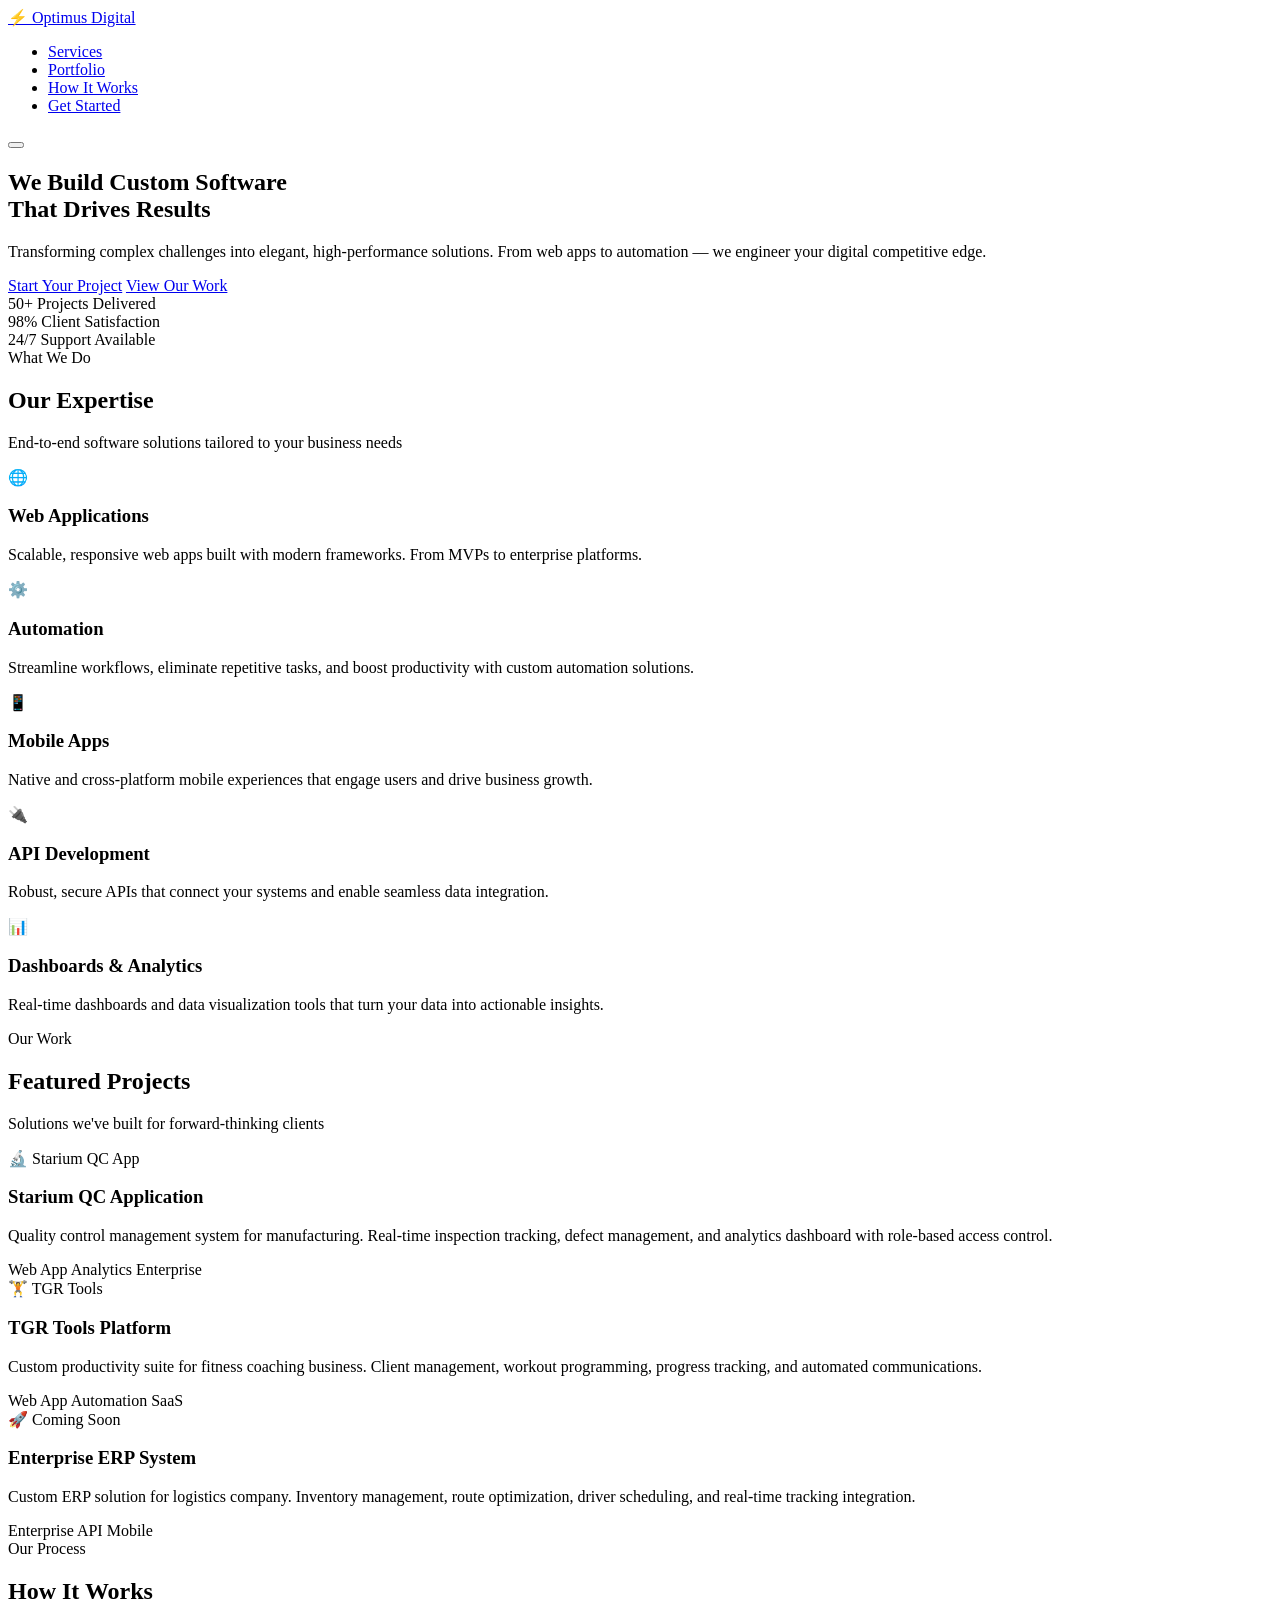
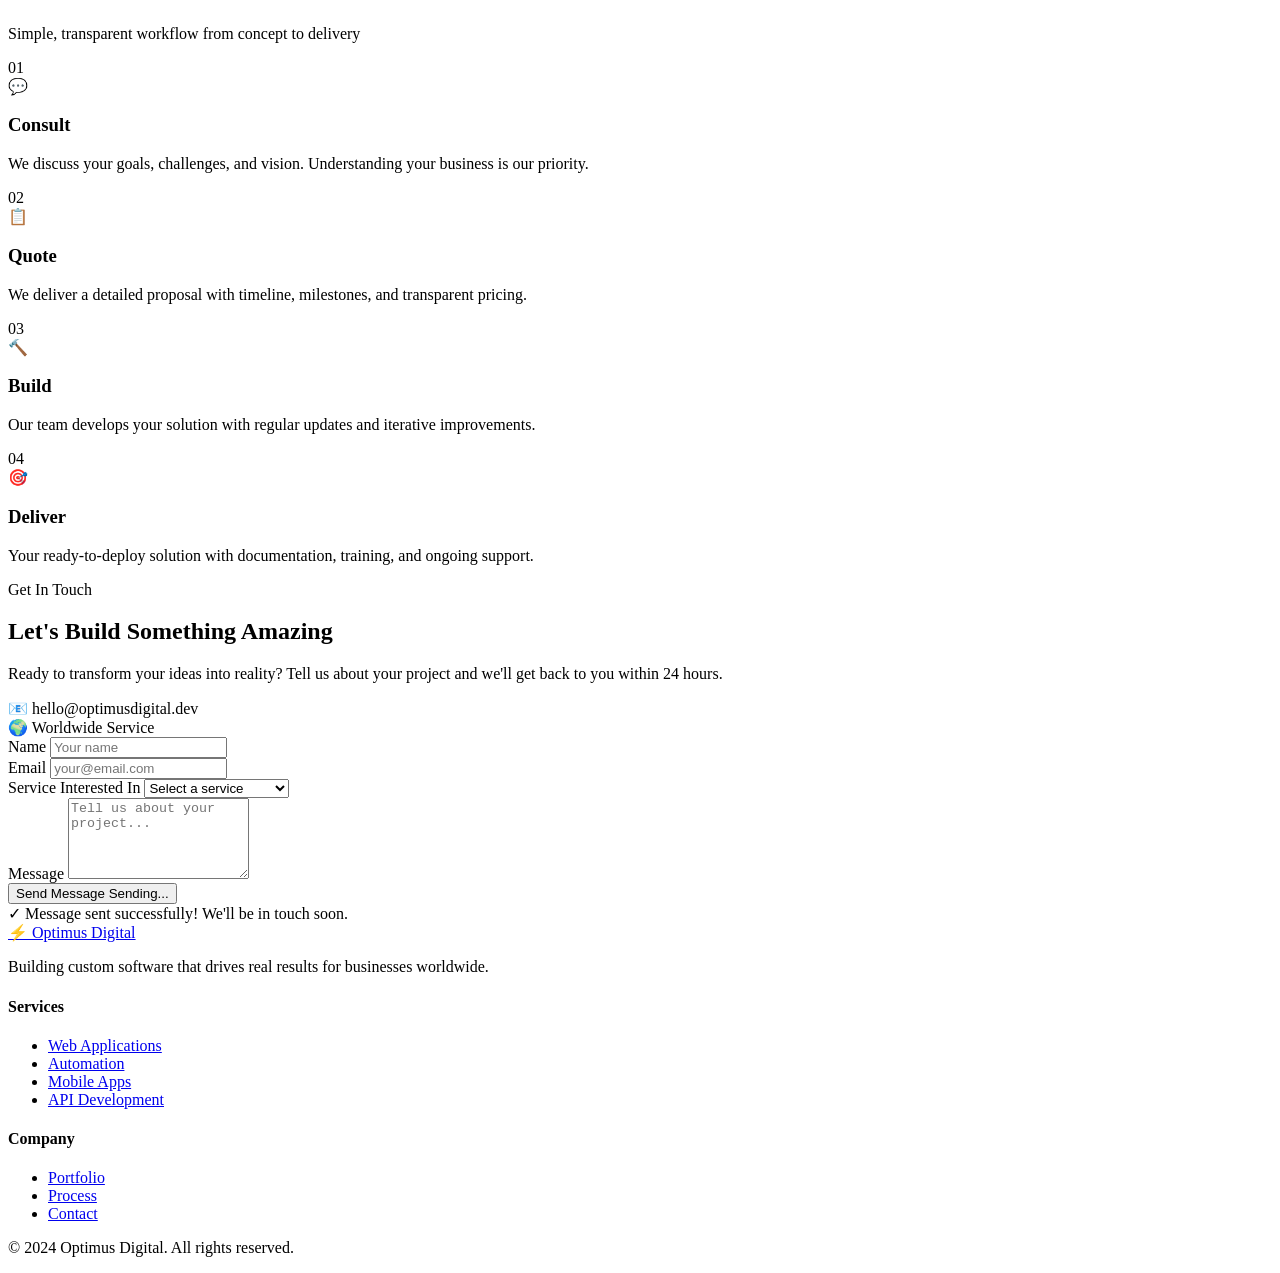
==== index.html @ 1b61b58e "Add SEO optimization: meta tags, sitemap, robots.txt" ====
<!DOCTYPE html>
<html lang="en">
<head>
    <meta charset="UTF-8">
    <meta name="viewport" content="width=device-width, initial-scale=1.0">
    
    <!-- SEO Meta Tags -->
    <title>Optimus Digital | Custom Software Solutions - Web Apps, Automation, Mobile Apps</title>
    <meta name="description" content="Optimus Digital - Professional software agency building custom web applications, automation workflows, mobile apps, APIs, and dashboards. Transform your business with tailored digital solutions.">
    <meta name="keywords" content="web development, custom software, mobile app development, automation, API development, dashboard, Nigeria, Africa, freelance developer">
    <meta name="author" content="Optimus Digital">
    <meta name="robots" content="index, follow">
    <link rel="canonical" href="https://engrdammie.github.io/agency/">
    
    <!-- Open Graph / Facebook -->
    <meta property="og:type" content="website">
    <meta property="og:url" content="https://engrdammie.github.io/agency/">
    <meta property="og:title" content="Optimus Digital | Custom Software Solutions">
    <meta property="og:description" content="Professional software agency building custom web applications, automation workflows, mobile apps, and dashboards.">
    <meta property="og:image" content="https://engrdammie.github.io/agency/og-image.png">
    
    <!-- Twitter -->
    <meta property="twitter:card" content="summary_large_image">
    <meta property="twitter:url" content="https://engrdammie.github.io/agency/">
    <meta property="twitter:title" content="Optimus Digital | Custom Software Solutions">
    <meta property="twitter:description" content="Professional software agency building custom web applications, automation workflows, mobile apps, and dashboards.">
    
    <!-- Schema.org -->
    <script type="application/ld+json">
    {
        "@context": "https://schema.org",
        "@type": "SoftwareDevelopment",
        "name": "Optimus Digital",
        "description": "Custom software development agency specializing in web apps, automation, mobile apps, and dashboards.",
        "url": "https://engrdammie.github.io/agency/",
        "areaServed": ["Nigeria", "Worldwide"],
        "serviceType": ["Web Development", "Mobile App Development", "API Development", "Automation"],
        "priceRange": "$$"
    }
    </script>
    
    <link rel="stylesheet" href="styles.css">
    <link rel="preconnect" href="https://fonts.googleapis.com">
    <link rel="preconnect" href="https://fonts.gstatic.com" crossorigin>
    <link href="https://fonts.googleapis.com/css2?family=Inter:wght@400;500;600;700;800&display=swap" rel="stylesheet">
</head>
<body>
    <!-- Navigation -->
    <nav class="navbar">
        <div class="container">
            <a href="#" class="logo">
                <span class="logo-icon">⚡</span>
                <span class="logo-text">Optimus Digital</span>
            </a>
            <ul class="nav-links">
                <li><a href="services.html">Services</a></li>
                <li><a href="portfolio.html">Portfolio</a></li>
                <li><a href="#process">How It Works</a></li>
                <li><a href="#contact" class="btn btn-primary">Get Started</a></li>
            </ul>
            <button class="mobile-menu-btn" aria-label="Toggle menu">
                <span></span>
                <span></span>
                <span></span>
            </button>
        </div>
    </nav>

    <!-- Hero Section -->
    <section class="hero">
        <div class="hero-bg"></div>
        <div class="container">
            <div class="hero-content">
                <h1 class="hero-title">
                    We Build Custom Software<br>
                    <span class="accent">That Drives Results</span>
                </h1>
                <p class="hero-subtitle">
                    Transforming complex challenges into elegant, high-performance solutions. 
                    From web apps to automation — we engineer your digital competitive edge.
                </p>
                <div class="hero-cta">
                    <a href="#contact" class="btn btn-primary btn-lg">Start Your Project</a>
                    <a href="#portfolio" class="btn btn-outline btn-lg">View Our Work</a>
                </div>
                <div class="hero-stats">
                    <div class="stat">
                        <span class="stat-number">50+</span>
                        <span class="stat-label">Projects Delivered</span>
                    </div>
                    <div class="stat">
                        <span class="stat-number">98%</span>
                        <span class="stat-label">Client Satisfaction</span>
                    </div>
                    <div class="stat">
                        <span class="stat-number">24/7</span>
                        <span class="stat-label">Support Available</span>
                    </div>
                </div>
            </div>
        </div>
    </section>

    <!-- Services Section -->
    <section id="services" class="services">
        <div class="container">
            <div class="section-header">
                <span class="section-tag">What We Do</span>
                <h2 class="section-title">Our Expertise</h2>
                <p class="section-subtitle">End-to-end software solutions tailored to your business needs</p>
            </div>
            <div class="services-grid">
                <div class="service-card">
                    <div class="service-icon">🌐</div>
                    <h3>Web Applications</h3>
                    <p>Scalable, responsive web apps built with modern frameworks. From MVPs to enterprise platforms.</p>
                </div>
                <div class="service-card">
                    <div class="service-icon">⚙️</div>
                    <h3>Automation</h3>
                    <p>Streamline workflows, eliminate repetitive tasks, and boost productivity with custom automation solutions.</p>
                </div>
                <div class="service-card">
                    <div class="service-icon">📱</div>
                    <h3>Mobile Apps</h3>
                    <p>Native and cross-platform mobile experiences that engage users and drive business growth.</p>
                </div>
                <div class="service-card">
                    <div class="service-icon">🔌</div>
                    <h3>API Development</h3>
                    <p>Robust, secure APIs that connect your systems and enable seamless data integration.</p>
                </div>
                <div class="service-card">
                    <div class="service-icon">📊</div>
                    <h3>Dashboards & Analytics</h3>
                    <p>Real-time dashboards and data visualization tools that turn your data into actionable insights.</p>
                </div>
            </div>
        </div>
    </section>

    <!-- Portfolio Section -->
    <section id="portfolio" class="portfolio">
        <div class="container">
            <div class="section-header">
                <span class="section-tag">Our Work</span>
                <h2 class="section-title">Featured Projects</h2>
                <p class="section-subtitle">Solutions we've built for forward-thinking clients</p>
            </div>
            <div class="portfolio-grid">
                <div class="portfolio-card">
                    <div class="portfolio-image">
                        <div class="portfolio-placeholder">
                            <span class="placeholder-icon">🔬</span>
                            <span class="placeholder-text">Starium QC App</span>
                        </div>
                    </div>
                    <div class="portfolio-content">
                        <h3>Starium QC Application</h3>
                        <p>Quality control management system for manufacturing. Real-time inspection tracking, defect management, and analytics dashboard with role-based access control.</p>
                        <div class="portfolio-tags">
                            <span class="tag">Web App</span>
                            <span class="tag">Analytics</span>
                            <span class="tag">Enterprise</span>
                        </div>
                    </div>
                </div>
                <div class="portfolio-card">
                    <div class="portfolio-image">
                        <div class="portfolio-placeholder tgr">
                            <span class="placeholder-icon">🏋️</span>
                            <span class="placeholder-text">TGR Tools</span>
                        </div>
                    </div>
                    <div class="portfolio-content">
                        <h3>TGR Tools Platform</h3>
                        <p>Custom productivity suite for fitness coaching business. Client management, workout programming, progress tracking, and automated communications.</p>
                        <div class="portfolio-tags">
                            <span class="tag">Web App</span>
                            <span class="tag">Automation</span>
                            <span class="tag">SaaS</span>
                        </div>
                    </div>
                </div>
                <div class="portfolio-card">
                    <div class="portfolio-image">
                        <div class="portfolio-placeholder">
                            <span class="placeholder-icon">🚀</span>
                            <span class="placeholder-text">Coming Soon</span>
                        </div>
                    </div>
                    <div class="portfolio-content">
                        <h3>Enterprise ERP System</h3>
                        <p>Custom ERP solution for logistics company. Inventory management, route optimization, driver scheduling, and real-time tracking integration.</p>
                        <div class="portfolio-tags">
                            <span class="tag">Enterprise</span>
                            <span class="tag">API</span>
                            <span class="tag">Mobile</span>
                        </div>
                    </div>
                </div>
            </div>
        </div>
    </section>

    <!-- How It Works Section -->
    <section id="process" class="process">
        <div class="container">
            <div class="section-header">
                <span class="section-tag">Our Process</span>
                <h2 class="section-title">How It Works</h2>
                <p class="section-subtitle">Simple, transparent workflow from concept to delivery</p>
            </div>
            <div class="process-steps">
                <div class="process-step">
                    <div class="step-number">01</div>
                    <div class="step-icon">💬</div>
                    <h3>Consult</h3>
                    <p>We discuss your goals, challenges, and vision. Understanding your business is our priority.</p>
                </div>
                <div class="process-connector"></div>
                <div class="process-step">
                    <div class="step-number">02</div>
                    <div class="step-icon">📋</div>
                    <h3>Quote</h3>
                    <p>We deliver a detailed proposal with timeline, milestones, and transparent pricing.</p>
                </div>
                <div class="process-connector"></div>
                <div class="process-step">
                    <div class="step-number">03</div>
                    <div class="step-icon">🔨</div>
                    <h3>Build</h3>
                    <p>Our team develops your solution with regular updates and iterative improvements.</p>
                </div>
                <div class="process-connector"></div>
                <div class="process-step">
                    <div class="step-number">04</div>
                    <div class="step-icon">🎯</div>
                    <h3>Deliver</h3>
                    <p>Your ready-to-deploy solution with documentation, training, and ongoing support.</p>
                </div>
            </div>
        </div>
    </section>

    <!-- Contact Section -->
    <section id="contact" class="contact">
        <div class="container">
            <div class="contact-wrapper">
                <div class="contact-info">
                    <span class="section-tag">Get In Touch</span>
                    <h2 class="section-title">Let's Build Something Amazing</h2>
                    <p>Ready to transform your ideas into reality? Tell us about your project and we'll get back to you within 24 hours.</p>
                    <div class="contact-details">
                        <div class="contact-item">
                            <span class="contact-icon">📧</span>
                            <span>hello@optimusdigital.dev</span>
                        </div>
                        <div class="contact-item">
                            <span class="contact-icon">🌍</span>
                            <span>Worldwide Service</span>
                        </div>
                    </div>
                </div>
                <div class="contact-form-wrapper">
                    <form id="contactForm" class="contact-form">
                        <div class="form-group">
                            <label for="name">Name</label>
                            <input type="text" id="name" name="name" required placeholder="Your name">
                        </div>
                        <div class="form-group">
                            <label for="email">Email</label>
                            <input type="email" id="email" name="email" required placeholder="your@email.com">
                        </div>
                        <div class="form-group">
                            <label for="service">Service Interested In</label>
                            <select id="service" name="service" required>
                                <option value="">Select a service</option>
                                <option value="web">Web Application</option>
                                <option value="automation">Automation</option>
                                <option value="mobile">Mobile App</option>
                                <option value="api">API Development</option>
                                <option value="dashboard">Dashboard/Analytics</option>
                                <option value="other">Other</option>
                            </select>
                        </div>
                        <div class="form-group">
                            <label for="message">Message</label>
                            <textarea id="message" name="message" rows="5" required placeholder="Tell us about your project..."></textarea>
                        </div>
                        <button type="submit" class="btn btn-primary btn-block">
                            <span class="btn-text">Send Message</span>
                            <span class="btn-loading">Sending...</span>
                        </button>
                        <div class="form-success" id="formSuccess">
                            <span class="success-icon">✓</span>
                            <span>Message sent successfully! We'll be in touch soon.</span>
                        </div>
                    </form>
                </div>
            </div>
        </div>
    </section>

    <!-- Footer -->
    <footer class="footer">
        <div class="container">
            <div class="footer-content">
                <div class="footer-brand">
                    <a href="#" class="logo">
                        <span class="logo-icon">⚡</span>
                        <span class="logo-text">Optimus Digital</span>
                    </a>
                    <p>Building custom software that drives real results for businesses worldwide.</p>
                </div>
                <div class="footer-links">
                    <div class="footer-column">
                        <h4>Services</h4>
                        <ul>
                            <li><a href="#services">Web Applications</a></li>
                            <li><a href="#services">Automation</a></li>
                            <li><a href="#services">Mobile Apps</a></li>
                            <li><a href="#services">API Development</a></li>
                        </ul>
                    </div>
                    <div class="footer-column">
                        <h4>Company</h4>
                        <ul>
                            <li><a href="#portfolio">Portfolio</a></li>
                            <li><a href="#process">Process</a></li>
                            <li><a href="#contact">Contact</a></li>
                        </ul>
                    </div>
                </div>
            </div>
            <div class="footer-bottom">
                <p>&copy; 2024 Optimus Digital. All rights reserved.</p>
            </div>
        </div>
    </footer>

    <script src="script.js"></script>
</body>
</html>
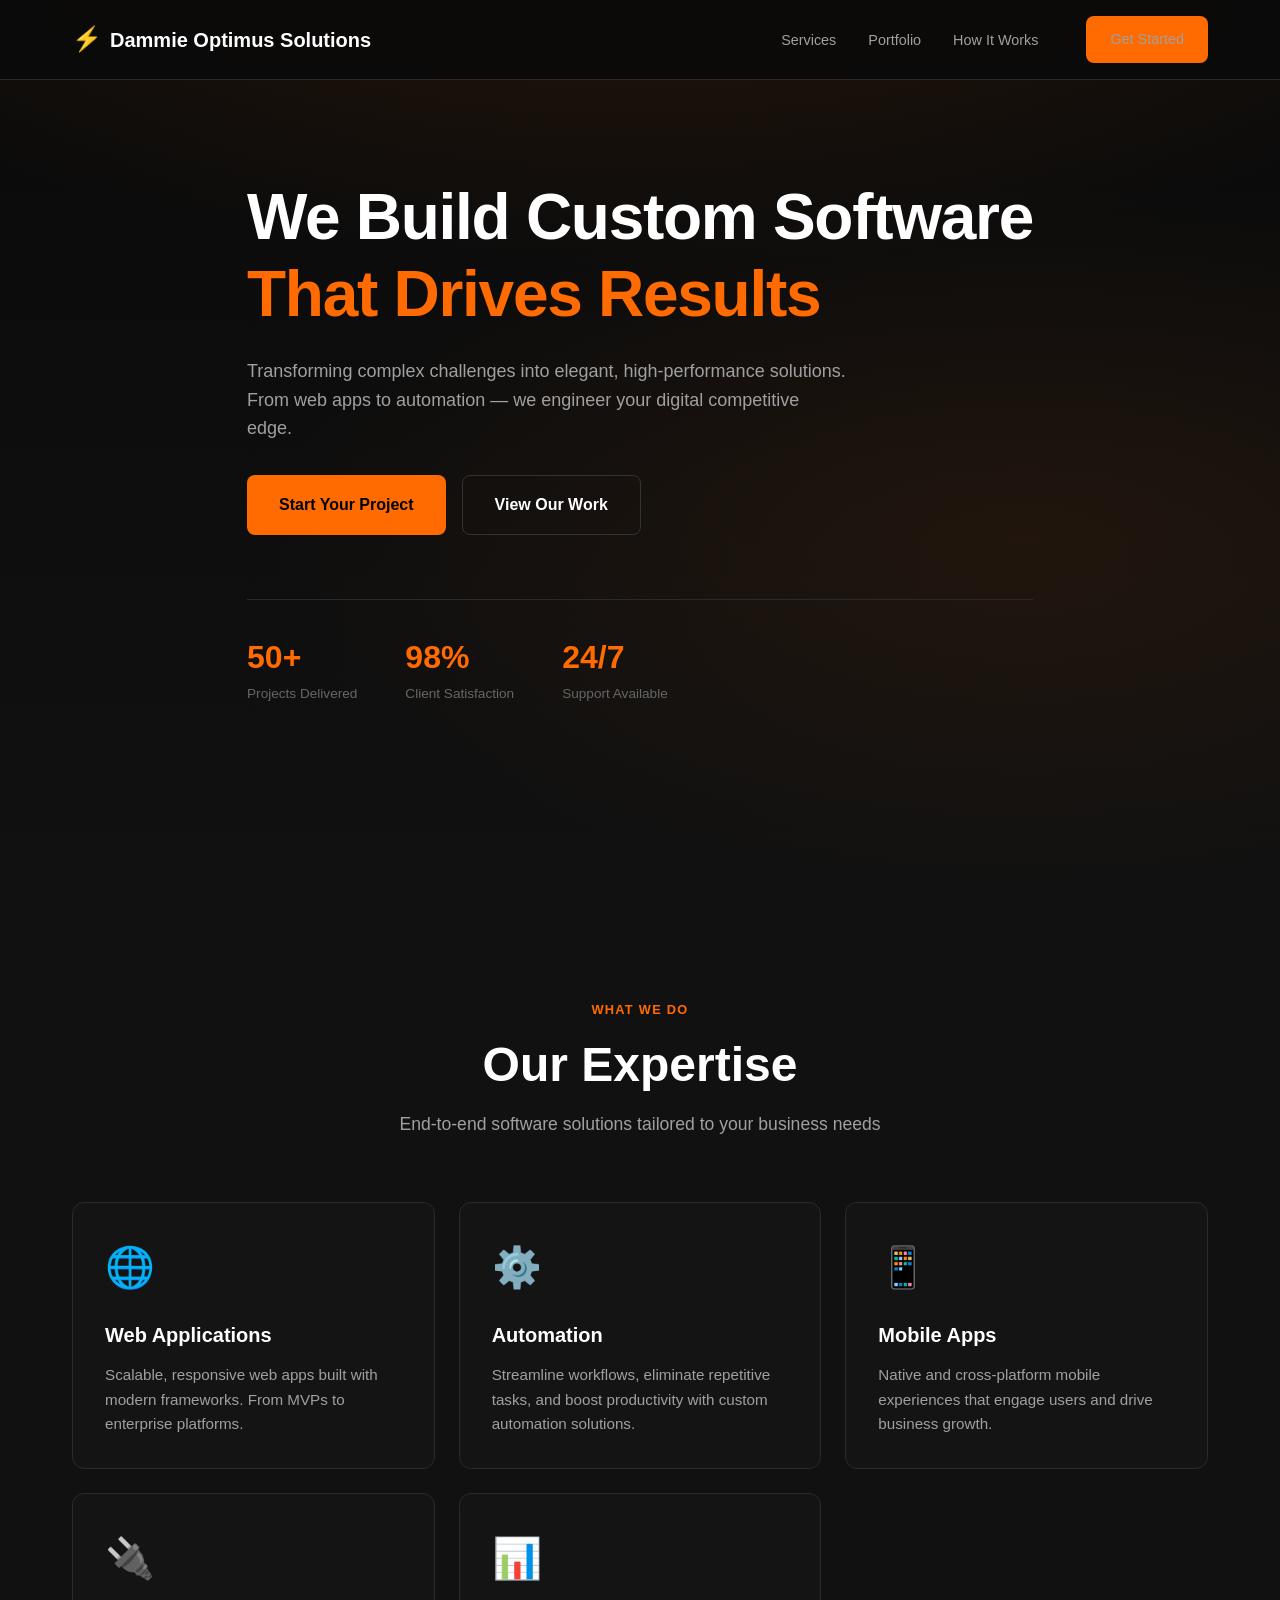
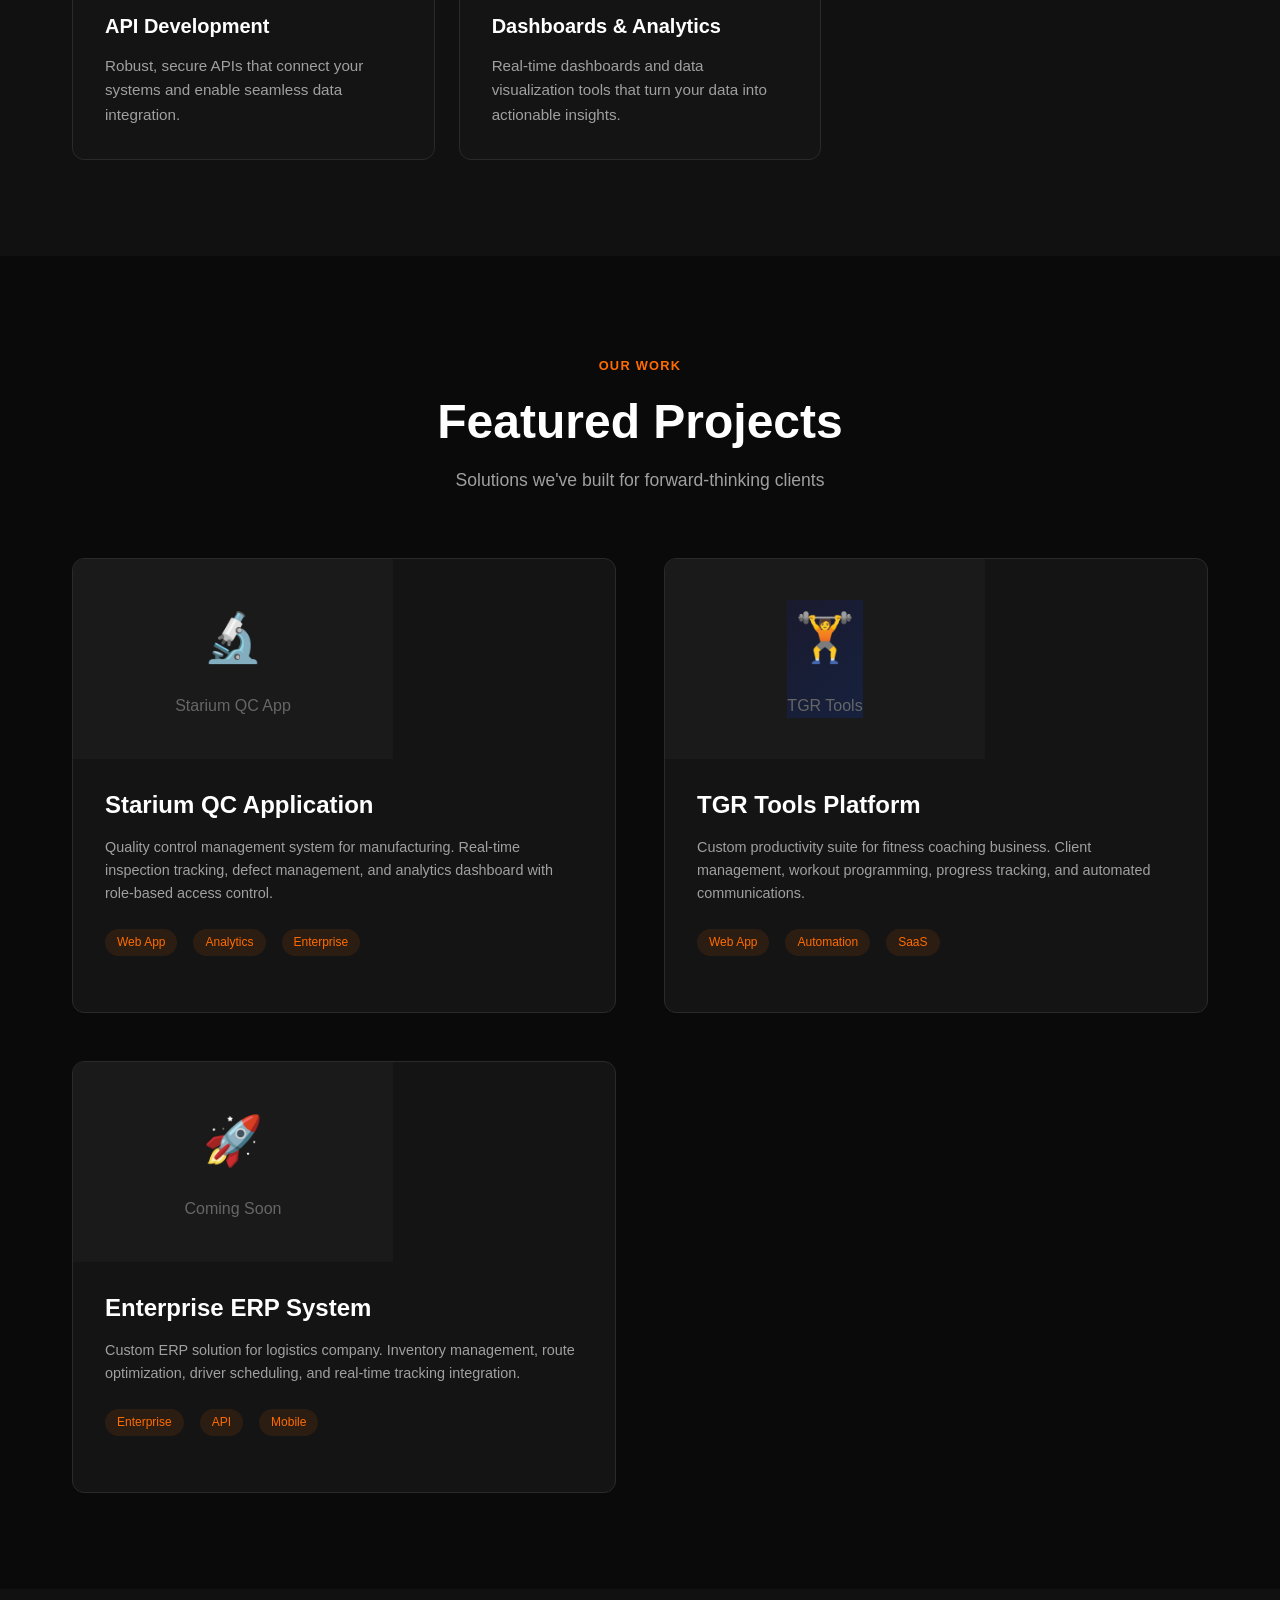
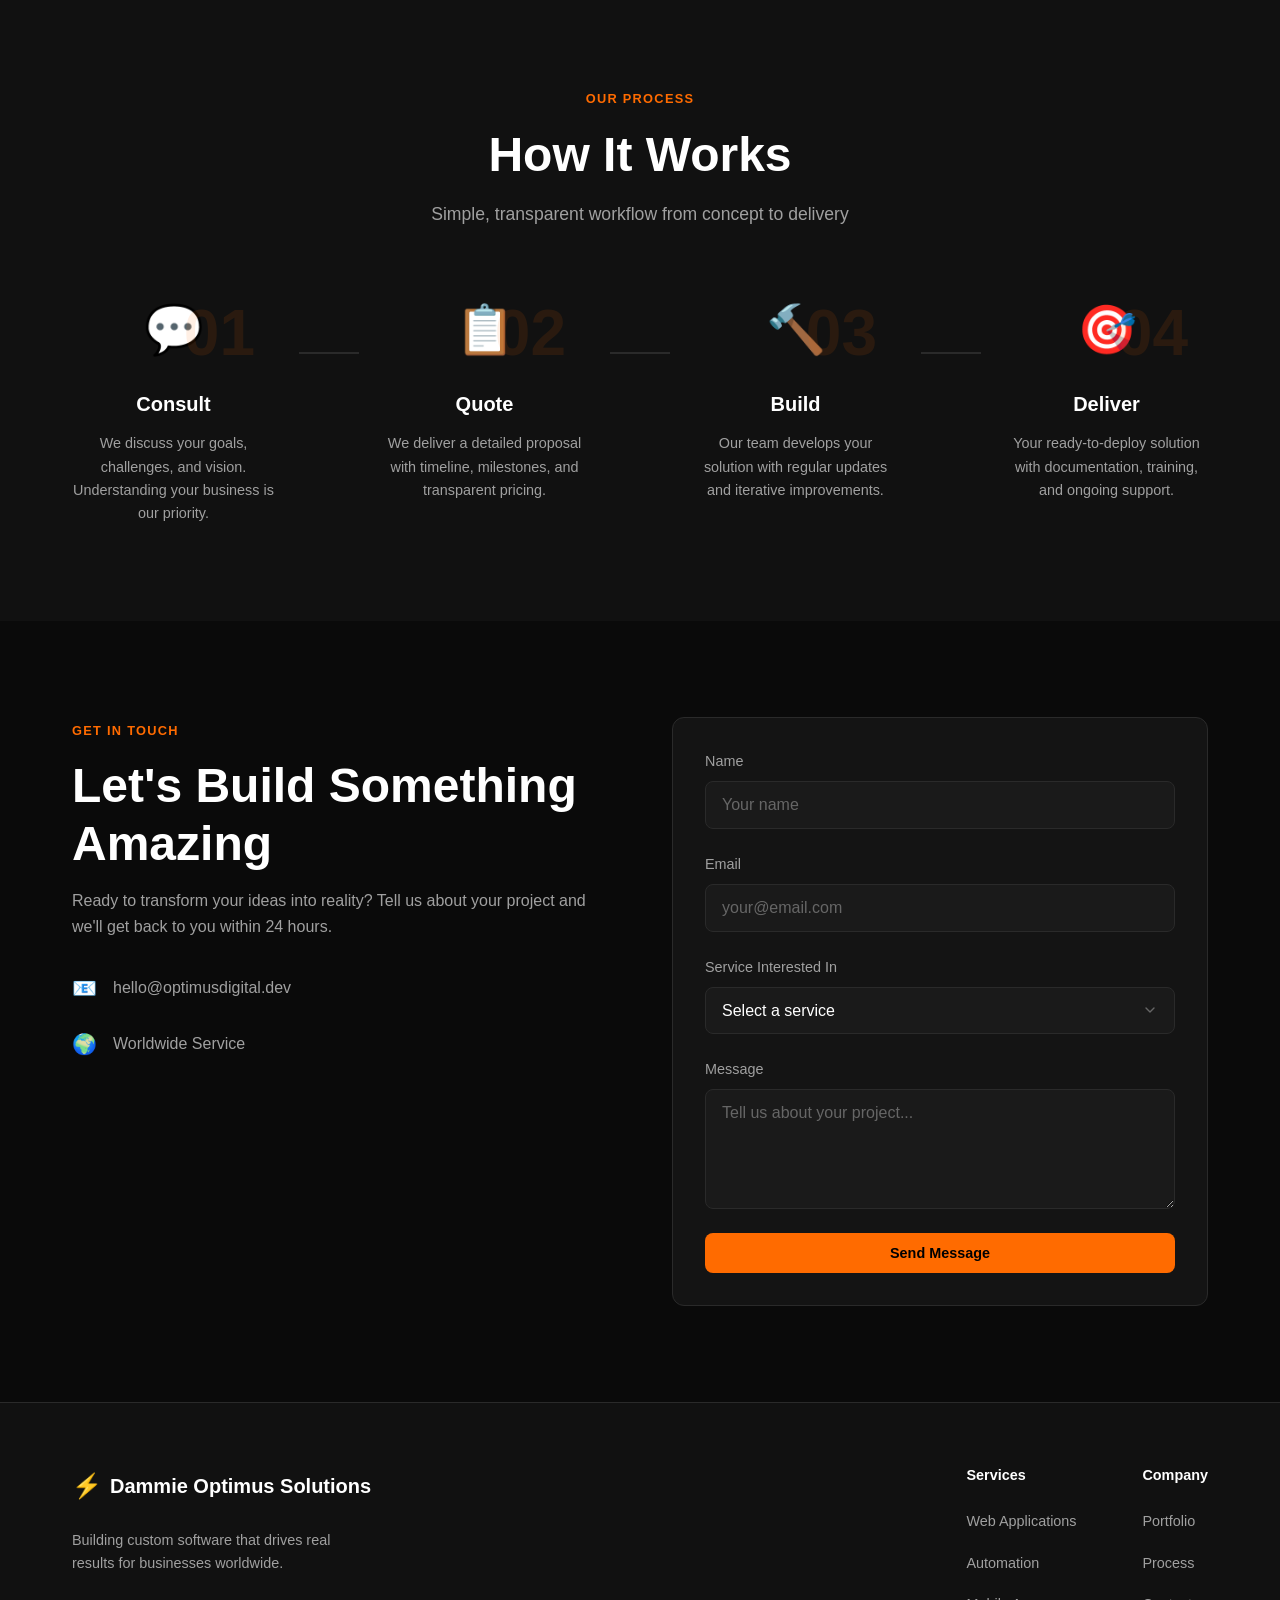
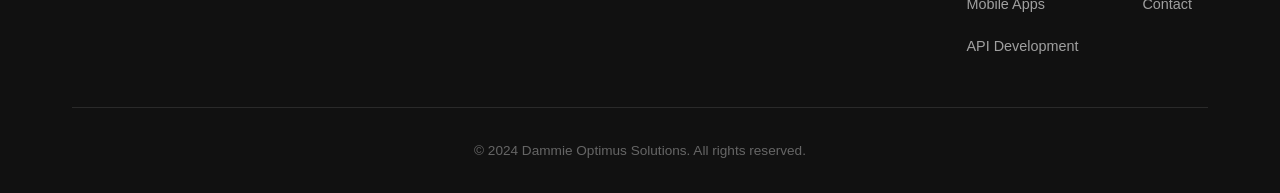
==== commit 2ff9fb72: "Rebrand to Dammie Optimus Solutions" ====
--- a/index.html
+++ b/index.html
@@ -5,24 +5,24 @@
     <meta name="viewport" content="width=device-width, initial-scale=1.0">
     
     <!-- SEO Meta Tags -->
-    <title>Optimus Digital | Custom Software Solutions - Web Apps, Automation, Mobile Apps</title>
-    <meta name="description" content="Optimus Digital - Professional software agency building custom web applications, automation workflows, mobile apps, APIs, and dashboards. Transform your business with tailored digital solutions.">
+    <title>Dammie Optimus Solutions | Custom Software Solutions - Web Apps, Automation, Mobile Apps</title>
+    <meta name="description" content="Dammie Optimus Solutions - Professional software agency building custom web applications, automation workflows, mobile apps, APIs, and dashboards. Transform your business with tailored digital solutions.">
     <meta name="keywords" content="web development, custom software, mobile app development, automation, API development, dashboard, Nigeria, Africa, freelance developer">
-    <meta name="author" content="Optimus Digital">
+    <meta name="author" content="Dammie Optimus Solutions">
     <meta name="robots" content="index, follow">
     <link rel="canonical" href="https://engrdammie.github.io/agency/">
     
     <!-- Open Graph / Facebook -->
     <meta property="og:type" content="website">
     <meta property="og:url" content="https://engrdammie.github.io/agency/">
-    <meta property="og:title" content="Optimus Digital | Custom Software Solutions">
+    <meta property="og:title" content="Dammie Optimus Solutions | Custom Software Solutions">
     <meta property="og:description" content="Professional software agency building custom web applications, automation workflows, mobile apps, and dashboards.">
     <meta property="og:image" content="https://engrdammie.github.io/agency/og-image.png">
     
     <!-- Twitter -->
     <meta property="twitter:card" content="summary_large_image">
     <meta property="twitter:url" content="https://engrdammie.github.io/agency/">
-    <meta property="twitter:title" content="Optimus Digital | Custom Software Solutions">
+    <meta property="twitter:title" content="Dammie Optimus Solutions | Custom Software Solutions">
     <meta property="twitter:description" content="Professional software agency building custom web applications, automation workflows, mobile apps, and dashboards.">
     
     <!-- Schema.org -->
@@ -30,7 +30,7 @@
     {
         "@context": "https://schema.org",
         "@type": "SoftwareDevelopment",
-        "name": "Optimus Digital",
+        "name": "Dammie Optimus Solutions",
         "description": "Custom software development agency specializing in web apps, automation, mobile apps, and dashboards.",
         "url": "https://engrdammie.github.io/agency/",
         "areaServed": ["Nigeria", "Worldwide"],
@@ -50,7 +50,7 @@
         <div class="container">
             <a href="#" class="logo">
                 <span class="logo-icon">⚡</span>
-                <span class="logo-text">Optimus Digital</span>
+                <span class="logo-text">Dammie Optimus Solutions</span>
             </a>
             <ul class="nav-links">
                 <li><a href="services.html">Services</a></li>
@@ -309,7 +309,7 @@
                 <div class="footer-brand">
                     <a href="#" class="logo">
                         <span class="logo-icon">⚡</span>
-                        <span class="logo-text">Optimus Digital</span>
+                        <span class="logo-text">Dammie Optimus Solutions</span>
                     </a>
                     <p>Building custom software that drives real results for businesses worldwide.</p>
                 </div>
@@ -334,7 +334,7 @@
                 </div>
             </div>
             <div class="footer-bottom">
-                <p>&copy; 2024 Optimus Digital. All rights reserved.</p>
+                <p>&copy; 2024 Dammie Optimus Solutions. All rights reserved.</p>
             </div>
         </div>
     </footer>
--- a/styles.css
+++ b/styles.css
@@ -0,0 +1,1282 @@
+/* ========================================
+   Dammie Optimus Solutions - Design System
+   Dark Theme with Orange Accent (#FF6B00)
+   ======================================== */
+
+/* CSS Variables - Design Tokens */
+:root {
+    /* Colors */
+    --bg-primary: #0a0a0a;
+    --bg-secondary: #111111;
+    --bg-tertiary: #1a1a1a;
+    --bg-card: #141414;
+    --bg-card-hover: #1c1c1c;
+    
+    --text-primary: #ffffff;
+    --text-secondary: #a0a0a0;
+    --text-muted: #666666;
+    
+    --accent: #FF6B00;
+    --accent-hover: #ff8533;
+    --accent-subtle: rgba(255, 107, 0, 0.1);
+    --accent-border: rgba(255, 107, 0, 0.3);
+    
+    --border-color: #2a2a2a;
+    --border-light: #333333;
+    
+    --success: #10b981;
+    --error: #ef4444;
+    
+    /* Typography */
+    --font-primary: 'Inter', -apple-system, BlinkMacSystemFont, 'Segoe UI', sans-serif;
+    
+    /* Spacing */
+    --space-xs: 0.5rem;
+    --space-sm: 1rem;
+    --space-md: 1.5rem;
+    --space-lg: 2rem;
+    --space-xl: 3rem;
+    --space-2xl: 4rem;
+    --space-3xl: 6rem;
+    
+    /* Transitions */
+    --transition-fast: 150ms ease;
+    --transition-base: 250ms ease;
+    --transition-slow: 400ms ease;
+    
+    /* Border Radius */
+    --radius-sm: 4px;
+    --radius-md: 8px;
+    --radius-lg: 12px;
+    --radius-xl: 16px;
+    --radius-full: 9999px;
+}
+
+/* Reset & Base */
+*, *::before, *::after {
+    box-sizing: border-box;
+    margin: 0;
+    padding: 0;
+}
+
+html {
+    scroll-behavior: smooth;
+    font-size: 16px;
+}
+
+body {
+    font-family: var(--font-primary);
+    background-color: var(--bg-primary);
+    color: var(--text-primary);
+    line-height: 1.6;
+    -webkit-font-smoothing: antialiased;
+    -moz-osx-font-smoothing: grayscale;
+}
+
+a {
+    color: inherit;
+    text-decoration: none;
+}
+
+ul {
+    list-style: none;
+}
+
+img {
+    max-width: 100%;
+    height: auto;
+}
+
+/* Container */
+.container {
+    max-width: 1200px;
+    margin: 0 auto;
+    padding: 0 var(--space-lg);
+}
+
+/* Typography */
+h1, h2, h3, h4, h5, h6 {
+    font-weight: 700;
+    line-height: 1.2;
+}
+
+/* ========================================
+   Navigation
+   ======================================== */
+.navbar {
+    position: fixed;
+    top: 0;
+    left: 0;
+    right: 0;
+    z-index: 1000;
+    background: rgba(10, 10, 10, 0.9);
+    backdrop-filter: blur(20px);
+    border-bottom: 1px solid var(--border-color);
+    padding: var(--space-sm) 0;
+}
+
+.navbar .container {
+    display: flex;
+    align-items: center;
+    justify-content: space-between;
+}
+
+.logo {
+    display: flex;
+    align-items: center;
+    gap: var(--space-xs);
+    font-weight: 700;
+    font-size: 1.25rem;
+}
+
+.logo-icon {
+    color: var(--accent);
+    font-size: 1.5rem;
+}
+
+.nav-links {
+    display: flex;
+    align-items: center;
+    gap: var(--space-lg);
+}
+
+.nav-links a {
+    font-size: 0.9rem;
+    font-weight: 500;
+    color: var(--text-secondary);
+    transition: color var(--transition-fast);
+}
+
+.nav-links a:hover {
+    color: var(--text-primary);
+}
+
+.nav-links .btn {
+    margin-left: var(--space-sm);
+}
+
+.mobile-menu-btn {
+    display: none;
+    flex-direction: column;
+    gap: 5px;
+    background: none;
+    border: none;
+    cursor: pointer;
+    padding: var(--space-xs);
+}
+
+.mobile-menu-btn span {
+    width: 24px;
+    height: 2px;
+    background: var(--text-primary);
+    transition: var(--transition-fast);
+}
+
+/* ========================================
+   Buttons
+   ======================================== */
+.btn {
+    display: inline-flex;
+    align-items: center;
+    justify-content: center;
+    gap: var(--space-xs);
+    padding: 0.75rem 1.5rem;
+    font-size: 0.9rem;
+    font-weight: 600;
+    border-radius: var(--radius-md);
+    border: none;
+    cursor: pointer;
+    transition: all var(--transition-base);
+    text-decoration: none;
+}
+
+.btn-primary {
+    background: var(--accent);
+    color: #000;
+}
+
+.btn-primary:hover {
+    background: var(--accent-hover);
+    transform: translateY(-2px);
+    box-shadow: 0 8px 30px rgba(255, 107, 0, 0.3);
+}
+
+.btn-outline {
+    background: transparent;
+    color: var(--text-primary);
+    border: 1px solid var(--border-light);
+}
+
+.btn-outline:hover {
+    border-color: var(--accent);
+    color: var(--accent);
+}
+
+.btn-lg {
+    padding: 1rem 2rem;
+    font-size: 1rem;
+}
+
+.btn-block {
+    width: 100%;
+}
+
+.btn .btn-loading {
+    display: none;
+}
+
+.btn.loading .btn-text {
+    display: none;
+}
+
+.btn.loading .btn-loading {
+    display: inline;
+}
+
+/* ========================================
+   Hero Section
+   ======================================== */
+.hero {
+    position: relative;
+    min-height: 100vh;
+    display: flex;
+    align-items: center;
+    padding-top: 80px;
+    overflow: hidden;
+}
+
+.hero-bg {
+    position: absolute;
+    top: 0;
+    left: 0;
+    right: 0;
+    bottom: 0;
+    background: 
+        radial-gradient(ellipse 80% 50% at 50% -20%, rgba(255, 107, 0, 0.15), transparent),
+        radial-gradient(ellipse 60% 40% at 80% 60%, rgba(255, 107, 0, 0.08), transparent),
+        linear-gradient(180deg, var(--bg-primary) 0%, var(--bg-secondary) 100%);
+    z-index: -1;
+}
+
+.hero-content {
+    max-width: 800px;
+}
+
+.hero-title {
+    font-size: clamp(2.5rem, 5vw, 4rem);
+    font-weight: 800;
+    margin-bottom: var(--space-md);
+    letter-spacing: -0.02em;
+}
+
+.hero-title .accent {
+    color: var(--accent);
+}
+
+.hero-subtitle {
+    font-size: 1.125rem;
+    color: var(--text-secondary);
+    margin-bottom: var(--space-lg);
+    max-width: 600px;
+}
+
+.hero-cta {
+    display: flex;
+    gap: var(--space-sm);
+    margin-bottom: var(--space-2xl);
+    flex-wrap: wrap;
+}
+
+.hero-stats {
+    display: flex;
+    gap: var(--space-xl);
+    padding-top: var(--space-lg);
+    border-top: 1px solid var(--border-color);
+}
+
+.stat {
+    display: flex;
+    flex-direction: column;
+}
+
+.stat-number {
+    font-size: 2rem;
+    font-weight: 800;
+    color: var(--accent);
+}
+
+.stat-label {
+    font-size: 0.85rem;
+    color: var(--text-muted);
+}
+
+/* ========================================
+   Sections Common
+   ======================================== */
+section {
+    padding: var(--space-3xl) 0;
+}
+
+.section-header {
+    text-align: center;
+    margin-bottom: var(--space-2xl);
+}
+
+.section-tag {
+    display: inline-block;
+    font-size: 0.8rem;
+    font-weight: 600;
+    text-transform: uppercase;
+    letter-spacing: 0.1em;
+    color: var(--accent);
+    margin-bottom: var(--space-sm);
+}
+
+.section-title {
+    font-size: clamp(2rem, 4vw, 3rem);
+    margin-bottom: var(--space-sm);
+}
+
+.section-subtitle {
+    font-size: 1.1rem;
+    color: var(--text-secondary);
+    max-width: 600px;
+    margin: 0 auto;
+}
+
+/* ========================================
+   Services Section
+   ======================================== */
+.services {
+    background: var(--bg-secondary);
+}
+
+.services-grid {
+    display: grid;
+    grid-template-columns: repeat(auto-fit, minmax(280px, 1fr));
+    gap: var(--space-md);
+}
+
+.service-card {
+    background: var(--bg-card);
+    border: 1px solid var(--border-color);
+    border-radius: var(--radius-lg);
+    padding: var(--space-lg);
+    transition: all var(--transition-base);
+}
+
+.service-card:hover {
+    background: var(--bg-card-hover);
+    border-color: var(--accent-border);
+    transform: translateY(-4px);
+}
+
+.service-icon {
+    font-size: 2.5rem;
+    margin-bottom: var(--space-md);
+}
+
+.service-card h3 {
+    font-size: 1.25rem;
+    margin-bottom: var(--space-sm);
+}
+
+.service-card p {
+    color: var(--text-secondary);
+    font-size: 0.95rem;
+}
+
+/* ========================================
+   Portfolio Section
+   ======================================== */
+.portfolio {
+    background: var(--bg-primary);
+}
+
+.portfolio-grid {
+    display: grid;
+    grid-template-columns: repeat(auto-fit, minmax(350px, 1fr));
+    gap: var(--space-lg);
+}
+
+.portfolio-card {
+    background: var(--bg-card);
+    border: 1px solid var(--border-color);
+    border-radius: var(--radius-lg);
+    overflow: hidden;
+    transition: all var(--transition-base);
+}
+
+.portfolio-card:hover {
+    border-color: var(--accent-border);
+    transform: translateY(-4px);
+    box-shadow: 0 20px 60px rgba(0, 0, 0, 0.4);
+}
+
+.portfolio-image {
+    aspect-ratio: 16/10;
+    background: var(--bg-tertiary);
+    display: flex;
+    align-items: center;
+    justify-content: center;
+}
+
+.portfolio-placeholder {
+    display: flex;
+    flex-direction: column;
+    align-items: center;
+    gap: var(--space-sm);
+    color: var(--text-muted);
+}
+
+.portfolio-placeholder.tgr {
+    background: linear-gradient(135deg, #1a1a2e 0%, #16213e 100%);
+}
+
+.placeholder-icon {
+    font-size: 3rem;
+}
+
+.placeholder-text {
+    font-size: 1rem;
+    font-weight: 500;
+}
+
+.portfolio-content {
+    padding: var(--space-lg);
+}
+
+.portfolio-content h3 {
+    font-size: 1.25rem;
+    margin-bottom: var(--space-sm);
+}
+
+.portfolio-content p {
+    color: var(--text-secondary);
+    font-size: 0.9rem;
+    margin-bottom: var(--space-md);
+}
+
+.portfolio-tags {
+    display: flex;
+    gap: var(--space-xs);
+    flex-wrap: wrap;
+}
+
+.tag {
+    font-size: 0.75rem;
+    font-weight: 500;
+    padding: 0.25rem 0.75rem;
+    background: var(--accent-subtle);
+    color: var(--accent);
+    border-radius: var(--radius-full);
+}
+
+/* ========================================
+   Process Section
+   ======================================== */
+.process {
+    background: var(--bg-secondary);
+}
+
+.process-steps {
+    display: flex;
+    align-items: flex-start;
+    justify-content: center;
+    gap: var(--space-md);
+    flex-wrap: wrap;
+}
+
+.process-step {
+    flex: 1;
+    min-width: 200px;
+    max-width: 260px;
+    text-align: center;
+    position: relative;
+}
+
+.step-number {
+    position: absolute;
+    top: -10px;
+    right: 20px;
+    font-size: 4rem;
+    font-weight: 800;
+    color: var(--accent);
+    opacity: 0.1;
+}
+
+.step-icon {
+    font-size: 3rem;
+    margin-bottom: var(--space-md);
+}
+
+.process-step h3 {
+    font-size: 1.25rem;
+    margin-bottom: var(--space-sm);
+}
+
+.process-step p {
+    color: var(--text-secondary);
+    font-size: 0.9rem;
+}
+
+.process-connector {
+    width: 60px;
+    height: 2px;
+    background: var(--border-color);
+    margin-top: 60px;
+    flex-shrink: 0;
+}
+
+/* ========================================
+   Contact Section
+   ======================================== */
+.contact {
+    background: var(--bg-primary);
+}
+
+.contact-wrapper {
+    display: grid;
+    grid-template-columns: 1fr 1fr;
+    gap: var(--space-2xl);
+    align-items: start;
+}
+
+.contact-info .section-title {
+    text-align: left;
+}
+
+.contact-info > p {
+    color: var(--text-secondary);
+    margin-bottom: var(--space-lg);
+}
+
+.contact-details {
+    display: flex;
+    flex-direction: column;
+    gap: var(--space-md);
+}
+
+.contact-item {
+    display: flex;
+    align-items: center;
+    gap: var(--space-sm);
+    color: var(--text-secondary);
+}
+
+.contact-icon {
+    font-size: 1.25rem;
+}
+
+.contact-form-wrapper {
+    background: var(--bg-card);
+    border: 1px solid var(--border-color);
+    border-radius: var(--radius-lg);
+    padding: var(--space-lg);
+}
+
+.contact-form {
+    display: flex;
+    flex-direction: column;
+    gap: var(--space-md);
+}
+
+.form-group {
+    display: flex;
+    flex-direction: column;
+    gap: var(--space-xs);
+}
+
+.form-group label {
+    font-size: 0.9rem;
+    font-weight: 500;
+    color: var(--text-secondary);
+}
+
+.form-group input,
+.form-group select,
+.form-group textarea {
+    padding: 0.875rem 1rem;
+    font-size: 1rem;
+    font-family: inherit;
+    background: var(--bg-tertiary);
+    border: 1px solid var(--border-color);
+    border-radius: var(--radius-md);
+    color: var(--text-primary);
+    transition: border-color var(--transition-fast);
+}
+
+.form-group input:focus,
+.form-group select:focus,
+.form-group textarea:focus {
+    outline: none;
+    border-color: var(--accent);
+}
+
+.form-group input::placeholder,
+.form-group textarea::placeholder {
+    color: var(--text-muted);
+}
+
+.form-group select {
+    cursor: pointer;
+    appearance: none;
+    background-image: url("data:image/svg+xml,%3Csvg xmlns='http://www.w3.org/2000/svg' width='24' height='24' viewBox='0 0 24 24' fill='none' stroke='%23666666' stroke-width='2' stroke-linecap='round' stroke-linejoin='round'%3E%3Cpolyline points='6 9 12 15 18 9'%3E%3C/polyline%3E%3C/svg%3E");
+    background-repeat: no-repeat;
+    background-position: right 1rem center;
+    background-size: 1rem;
+}
+
+.form-group select option {
+    background: var(--bg-tertiary);
+    color: var(--text-primary);
+}
+
+.form-success {
+    display: none;
+    align-items: center;
+    gap: var(--space-sm);
+    padding: var(--space-md);
+    background: rgba(16, 185, 129, 0.1);
+    border: 1px solid var(--success);
+    border-radius: var(--radius-md);
+    color: var(--success);
+    font-weight: 500;
+}
+
+.form-success.show {
+    display: flex;
+}
+
+.success-icon {
+    font-size: 1.25rem;
+}
+
+/* ========================================
+   Footer
+   ======================================== */
+.footer {
+    background: var(--bg-secondary);
+    border-top: 1px solid var(--border-color);
+    padding: var(--space-2xl) 0 var(--space-lg);
+}
+
+.footer-content {
+    display: flex;
+    justify-content: space-between;
+    gap: var(--space-2xl);
+    margin-bottom: var(--space-xl);
+    flex-wrap: wrap;
+}
+
+.footer-brand {
+    max-width: 300px;
+}
+
+.footer-brand .logo {
+    margin-bottom: var(--space-md);
+}
+
+.footer-brand p {
+    color: var(--text-secondary);
+    font-size: 0.9rem;
+}
+
+.footer-links {
+    display: flex;
+    gap: var(--space-2xl);
+}
+
+.footer-column h4 {
+    font-size: 0.9rem;
+    font-weight: 600;
+    margin-bottom: var(--space-md);
+    color: var(--text-primary);
+}
+
+.footer-column ul {
+    display: flex;
+    flex-direction: column;
+    gap: var(--space-sm);
+}
+
+.footer-column a {
+    color: var(--text-secondary);
+    font-size: 0.9rem;
+    transition: color var(--transition-fast);
+}
+
+.footer-column a:hover {
+    color: var(--accent);
+}
+
+.footer-bottom {
+    padding-top: var(--space-lg);
+    border-top: 1px solid var(--border-color);
+    text-align: center;
+}
+
+.footer-bottom p {
+    color: var(--text-muted);
+    font-size: 0.85rem;
+}
+
+/* ========================================
+   Responsive Design
+   ======================================== */
+@media (max-width: 968px) {
+    .contact-wrapper {
+        grid-template-columns: 1fr;
+    }
+    
+    .process-steps {
+        flex-direction: column;
+        align-items: center;
+    }
+    
+    .process-connector {
+        width: 2px;
+        height: 40px;
+        margin: 0;
+    }
+}
+
+@media (max-width: 768px) {
+    .nav-links {
+        display: none;
+    }
+    
+    .mobile-menu-btn {
+        display: flex;
+    }
+    
+    .hero-stats {
+        flex-direction: column;
+        gap: var(--space-md);
+    }
+    
+    .hero-cta {
+        flex-direction: column;
+    }
+    
+    .hero-cta .btn {
+        width: 100%;
+    }
+    
+    .portfolio-grid {
+        grid-template-columns: 1fr;
+    }
+    
+    .footer-content {
+        flex-direction: column;
+    }
+    
+    .footer-links {
+        flex-direction: column;
+        gap: var(--space-lg);
+    }
+}
+
+@media (max-width: 480px) {
+    section {
+        padding: var(--space-2xl) 0;
+    }
+    
+    .container {
+        padding: 0 var(--space-md);
+    }
+    
+    .service-card,
+    .portfolio-card {
+        padding: var(--space-md);
+    }
+}
+
+/* ========================================
+   Page Header (Services, Portfolio, Contact)
+   ======================================== */
+.page-header {
+    padding: var(--space-3xl) 0 var(--space-2xl);
+    text-align: center;
+    background: linear-gradient(180deg, var(--bg-secondary) 0%, var(--bg-primary) 100%);
+    border-bottom: 1px solid var(--border-color);
+}
+
+.page-title {
+    font-size: 3.5rem;
+    font-weight: 800;
+    margin-bottom: var(--space-md);
+    background: linear-gradient(135deg, var(--text-primary) 0%, var(--accent) 100%);
+    -webkit-background-clip: text;
+    -webkit-text-fill-color: transparent;
+    background-clip: text;
+}
+
+.page-subtitle {
+    font-size: 1.25rem;
+    color: var(--text-secondary);
+    max-width: 600px;
+    margin: 0 auto;
+}
+
+/* ========================================
+   Service Detail Cards
+   ======================================== */
+.services-detail {
+    padding: var(--space-2xl) 0 var(--space-3xl);
+}
+
+.service-detail-card {
+    display: grid;
+    grid-template-columns: 120px 1fr;
+    gap: var(--space-xl);
+    padding: var(--space-xl);
+    background: var(--bg-card);
+    border: 1px solid var(--border-color);
+    border-radius: var(--radius-lg);
+    margin-bottom: var(--space-xl);
+    transition: var(--transition-base);
+}
+
+.service-detail-card:hover {
+    border-color: var(--accent-border);
+    transform: translateY(-2px);
+}
+
+.service-detail-icon {
+    width: 120px;
+    height: 120px;
+    display: flex;
+    align-items: center;
+    justify-content: center;
+    font-size: 3rem;
+    background: var(--accent-subtle);
+    border-radius: var(--radius-lg);
+}
+
+.service-detail-content h2 {
+    font-size: 2rem;
+    margin-bottom: var(--space-xs);
+}
+
+.service-tagline {
+    color: var(--accent);
+    font-weight: 600;
+    margin-bottom: var(--space-md);
+}
+
+.service-description {
+    color: var(--text-secondary);
+    margin-bottom: var(--space-lg);
+    line-height: 1.7;
+}
+
+.service-features h3 {
+    font-size: 1rem;
+    color: var(--text-primary);
+    margin-bottom: var(--space-sm);
+    text-transform: uppercase;
+    letter-spacing: 0.05em;
+}
+
+.service-features ul {
+    display: grid;
+    grid-template-columns: repeat(2, 1fr);
+    gap: var(--space-sm);
+    margin-bottom: var(--space-lg);
+}
+
+.service-features li {
+    color: var(--text-secondary);
+    padding-left: var(--space-md);
+    position: relative;
+}
+
+.service-features li::before {
+    content: "→";
+    position: absolute;
+    left: 0;
+    color: var(--accent);
+}
+
+.service-meta {
+    display: flex;
+    gap: var(--space-xl);
+    margin-bottom: var(--space-lg);
+    padding: var(--space-md);
+    background: var(--bg-tertiary);
+    border-radius: var(--radius-md);
+}
+
+.meta-item {
+    display: flex;
+    flex-direction: column;
+}
+
+.meta-label {
+    font-size: 0.875rem;
+    color: var(--text-muted);
+    text-transform: uppercase;
+    letter-spacing: 0.05em;
+}
+
+.meta-value {
+    font-size: 1.25rem;
+    font-weight: 700;
+    color: var(--accent);
+}
+
+/* ========================================
+   Portfolio Grid
+   ======================================== */
+.portfolio-section {
+    padding: var(--space-2xl) 0 var(--space-3xl);
+}
+
+.portfolio-grid {
+    display: grid;
+    grid-template-columns: repeat(auto-fill, minmax(500px, 1fr));
+    gap: var(--space-xl);
+}
+
+.portfolio-card {
+    background: var(--bg-card);
+    border: 1px solid var(--border-color);
+    border-radius: var(--radius-lg);
+    overflow: hidden;
+    transition: var(--transition-base);
+}
+
+.portfolio-card:hover {
+    border-color: var(--accent-border);
+    transform: translateY(-4px);
+}
+
+.portfolio-image {
+    height: 200px;
+    background: var(--bg-tertiary);
+    display: flex;
+    align-items: center;
+    justify-content: center;
+}
+
+.portfolio-placeholder {
+    display: flex;
+    flex-direction: column;
+    align-items: center;
+    gap: var(--space-sm);
+    color: var(--text-muted);
+}
+
+.placeholder-icon {
+    font-size: 3rem;
+}
+
+.portfolio-content {
+    padding: var(--space-lg);
+}
+
+.portfolio-tags {
+    display: flex;
+    gap: var(--space-sm);
+    margin-bottom: var(--space-md);
+}
+
+.portfolio-tag {
+    padding: var(--space-xs) var(--space-sm);
+    background: var(--accent-subtle);
+    color: var(--accent);
+    font-size: 0.75rem;
+    font-weight: 600;
+    border-radius: var(--radius-full);
+    text-transform: uppercase;
+    letter-spacing: 0.05em;
+}
+
+.portfolio-card h3 {
+    font-size: 1.5rem;
+    margin-bottom: var(--space-sm);
+}
+
+.portfolio-description {
+    color: var(--text-secondary);
+    margin-bottom: var(--space-md);
+    line-height: 1.6;
+}
+
+.portfolio-features {
+    margin-bottom: var(--space-lg);
+}
+
+.portfolio-features li {
+    color: var(--text-muted);
+    padding: var(--space-xs) 0;
+    padding-left: var(--space-md);
+    position: relative;
+}
+
+.portfolio-features li::before {
+    content: "✓";
+    position: absolute;
+    left: 0;
+    color: var(--success);
+    font-size: 0.75rem;
+}
+
+.portfolio-meta {
+    display: flex;
+    gap: var(--space-lg);
+    padding-top: var(--space-md);
+    border-top: 1px solid var(--border-color);
+}
+
+/* ========================================
+   Contact Page
+   ======================================== */
+.contact-page {
+    padding: var(--space-2xl) 0 var(--space-3xl);
+}
+
+.contact-page .contact-wrapper {
+    display: grid;
+    grid-template-columns: 1fr 1.5fr;
+    gap: var(--space-2xl);
+    align-items: start;
+}
+
+.contact-page .contact-info {
+    padding: var(--space-xl);
+    background: var(--bg-card);
+    border: 1px solid var(--border-color);
+    border-radius: var(--radius-lg);
+}
+
+.contact-page .contact-info h2 {
+    font-size: 2rem;
+    margin-bottom: var(--space-md);
+}
+
+.contact-page .contact-info > p {
+    color: var(--text-secondary);
+    margin-bottom: var(--space-xl);
+}
+
+.contact-page .contact-details {
+    margin-bottom: var(--space-xl);
+}
+
+.contact-page .contact-item {
+    display: flex;
+    align-items: center;
+    gap: var(--space-md);
+    padding: var(--space-md) 0;
+    border-bottom: 1px solid var(--border-color);
+}
+
+.contact-page .contact-item:last-child {
+    border-bottom: none;
+}
+
+.contact-page .contact-icon {
+    font-size: 1.5rem;
+}
+
+.contact-page .contact-item strong {
+    display: block;
+    font-size: 0.875rem;
+    color: var(--text-muted);
+    text-transform: uppercase;
+    letter-spacing: 0.05em;
+}
+
+.contact-benefits h3 {
+    font-size: 1rem;
+    margin-bottom: var(--space-md);
+}
+
+.contact-benefits ul li {
+    padding: var(--space-xs) 0;
+    color: var(--text-secondary);
+}
+
+/* Inquiry Form */
+.inquiry-form {
+    padding: var(--space-xl);
+    background: var(--bg-card);
+    border: 1px solid var(--border-color);
+    border-radius: var(--radius-lg);
+}
+
+.form-row {
+    display: grid;
+    grid-template-columns: 1fr 1fr;
+    gap: var(--space-md);
+}
+
+.inquiry-form .form-group {
+    margin-bottom: var(--space-md);
+}
+
+.inquiry-form label {
+    display: block;
+    font-size: 0.875rem;
+    font-weight: 600;
+    color: var(--text-primary);
+    margin-bottom: var(--space-xs);
+}
+
+.inquiry-form input,
+.inquiry-form select,
+.inquiry-form textarea {
+    width: 100%;
+    padding: var(--space-sm) var(--space-md);
+    background: var(--bg-tertiary);
+    border: 1px solid var(--border-color);
+    border-radius: var(--radius-md);
+    color: var(--text-primary);
+    font-family: var(--font-primary);
+    font-size: 1rem;
+    transition: var(--transition-fast);
+}
+
+.inquiry-form input:focus,
+.inquiry-form select:focus,
+.inquiry-form textarea:focus {
+    outline: none;
+    border-color: var(--accent);
+    box-shadow: 0 0 0 3px var(--accent-subtle);
+}
+
+.inquiry-form textarea {
+    resize: vertical;
+    min-height: 120px;
+}
+
+.inquiry-form select {
+    cursor: pointer;
+    appearance: none;
+    background-image: url("data:image/svg+xml,%3Csvg xmlns='http://www.w3.org/2000/svg' width='24' height='24' viewBox='0 0 24 24' fill='none' stroke='%23a0a0a0' stroke-width='2'%3E%3Cpolyline points='6,9 12,15 18,9'%3E%3C/polyline%3E%3C/svg%3E");
+    background-repeat: no-repeat;
+    background-position: right var(--space-sm) center;
+    background-size: 1.25rem;
+    padding-right: var(--space-2xl);
+}
+
+.checkbox-group {
+    display: flex;
+    align-items: center;
+    gap: var(--space-sm);
+}
+
+.checkbox-group input[type="checkbox"] {
+    width: auto;
+    accent-color: var(--accent);
+}
+
+.checkbox-group label {
+    margin-bottom: 0;
+    font-weight: 400;
+    color: var(--text-secondary);
+    cursor: pointer;
+}
+
+/* Form States */
+.form-success,
+.form-error {
+    display: none;
+    align-items: center;
+    gap: var(--space-md);
+    padding: var(--space-md);
+    border-radius: var(--radius-md);
+    margin-top: var(--space-md);
+}
+
+.form-success {
+    background: rgba(16, 185, 129, 0.1);
+    border: 1px solid var(--success);
+    color: var(--success);
+}
+
+.form-error {
+    background: rgba(239, 68, 68, 0.1);
+    border: 1px solid var(--error);
+    color: var(--error);
+}
+
+.success-icon,
+.error-icon {
+    font-size: 1.5rem;
+}
+
+.success-text {
+    display: flex;
+    flex-direction: column;
+}
+
+.success-text strong {
+    display: block;
+    margin-bottom: var(--space-xs);
+}
+
+/* ========================================
+   CTA Section
+   ======================================== */
+.cta-section {
+    padding: var(--space-3xl) 0;
+    background: linear-gradient(180deg, var(--bg-primary) 0%, var(--bg-secondary) 100%);
+    border-top: 1px solid var(--border-color);
+    text-align: center;
+}
+
+.cta-content h2 {
+    font-size: 2.5rem;
+    margin-bottom: var(--space-md);
+}
+
+.cta-content p {
+    color: var(--text-secondary);
+    margin-bottom: var(--space-xl);
+    font-size: 1.125rem;
+}
+
+/* ========================================
+   Responsive
+   ======================================== */
+@media (max-width: 1024px) {
+    .portfolio-grid {
+        grid-template-columns: 1fr;
+    }
+    
+    .contact-page .contact-wrapper {
+        grid-template-columns: 1fr;
+    }
+}
+
+@media (max-width: 768px) {
+    .page-title {
+        font-size: 2.5rem;
+    }
+    
+    .service-detail-card {
+        grid-template-columns: 1fr;
+    }
+    
+    .service-detail-icon {
+        width: 80px;
+        height: 80px;
+        font-size: 2rem;
+    }
+    
+    .service-features ul {
+        grid-template-columns: 1fr;
+    }
+    
+    .service-meta {
+        flex-direction: column;
+        gap: var(--space-md);
+    }
+    
+    .form-row {
+        grid-template-columns: 1fr;
+    }
+}
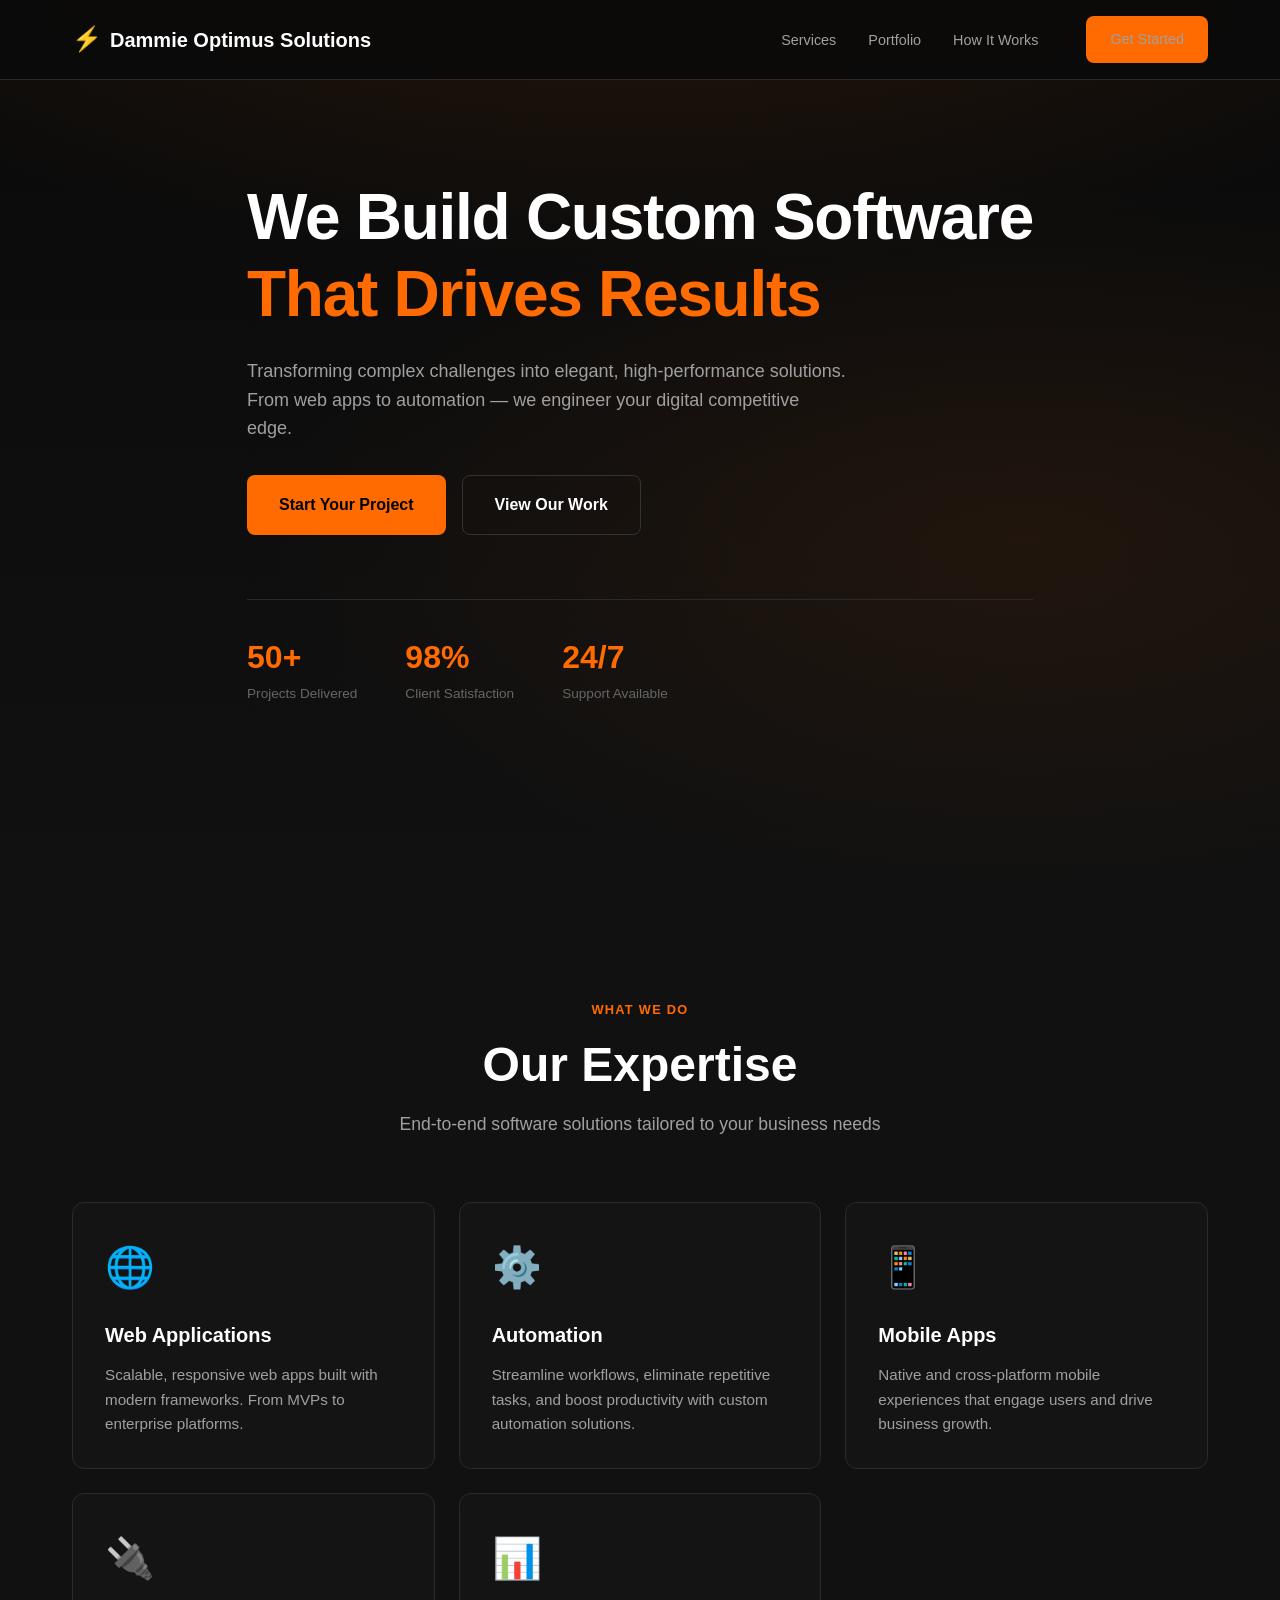
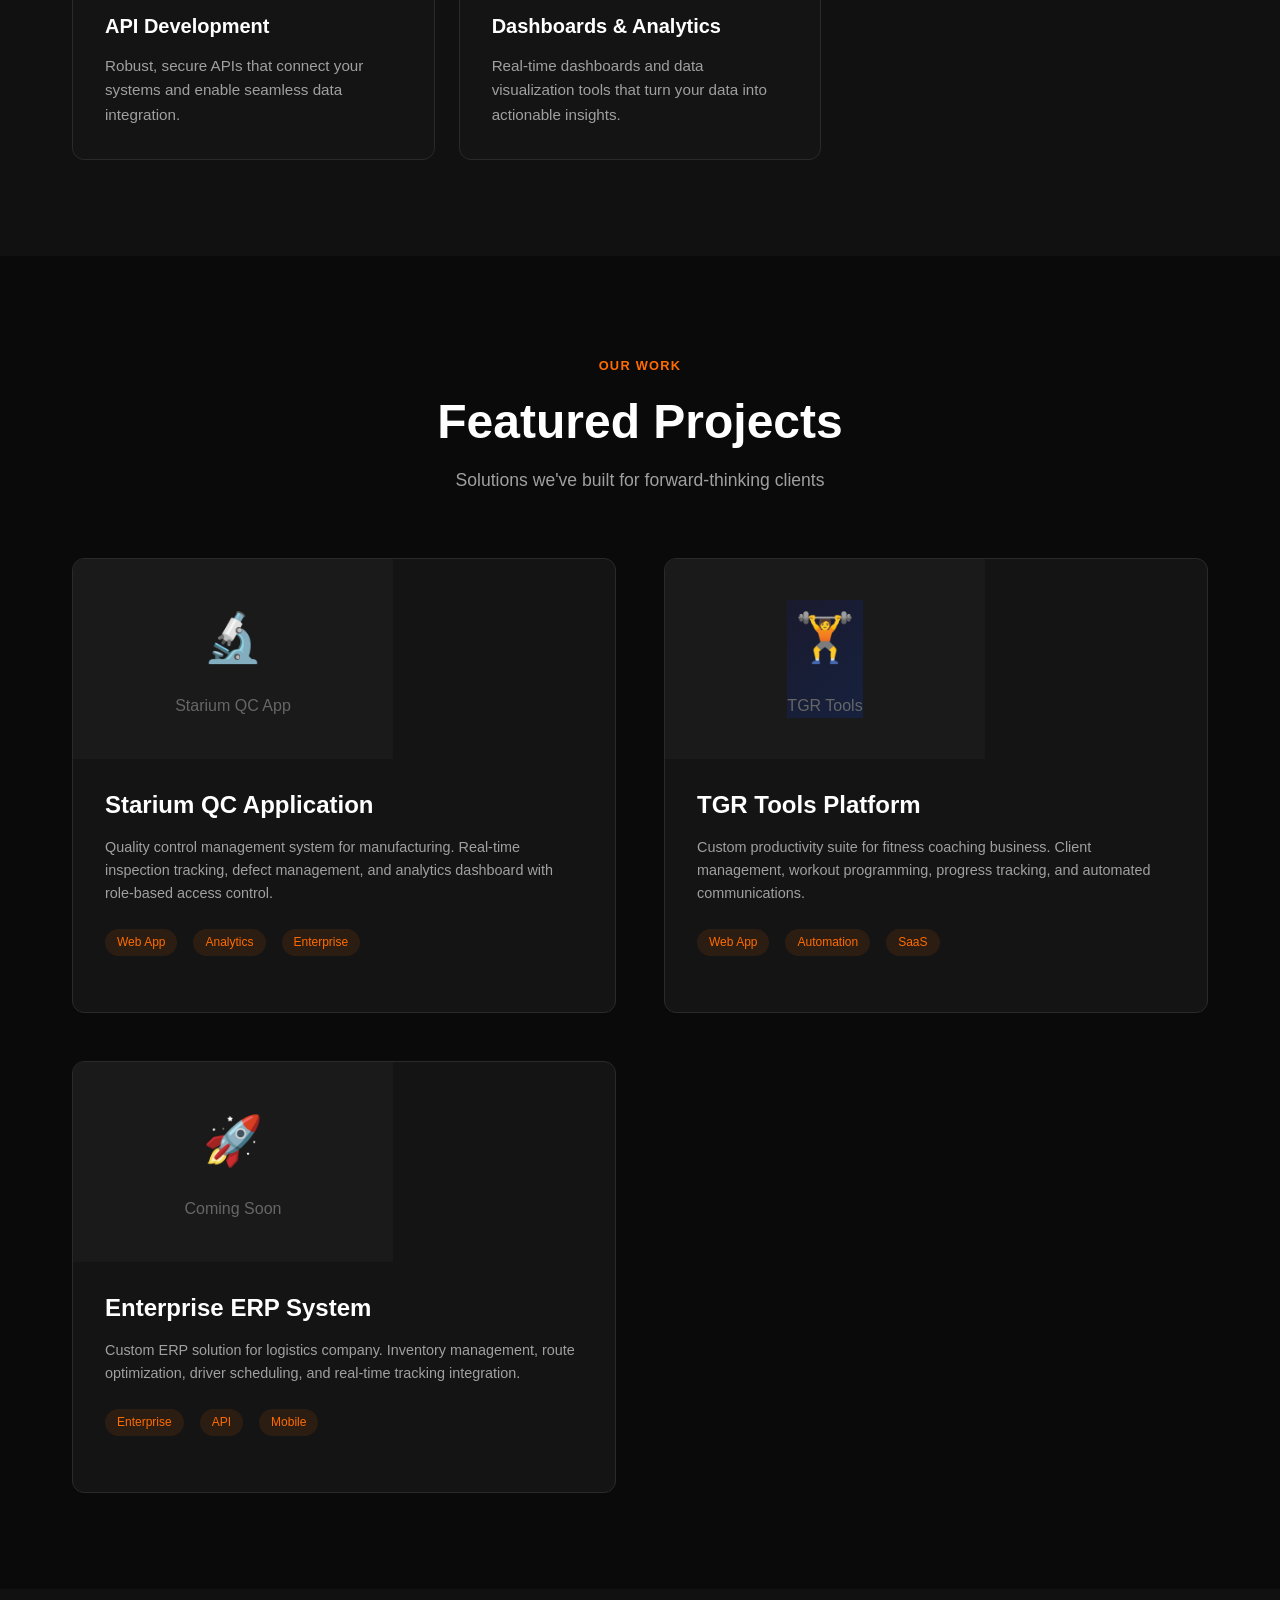
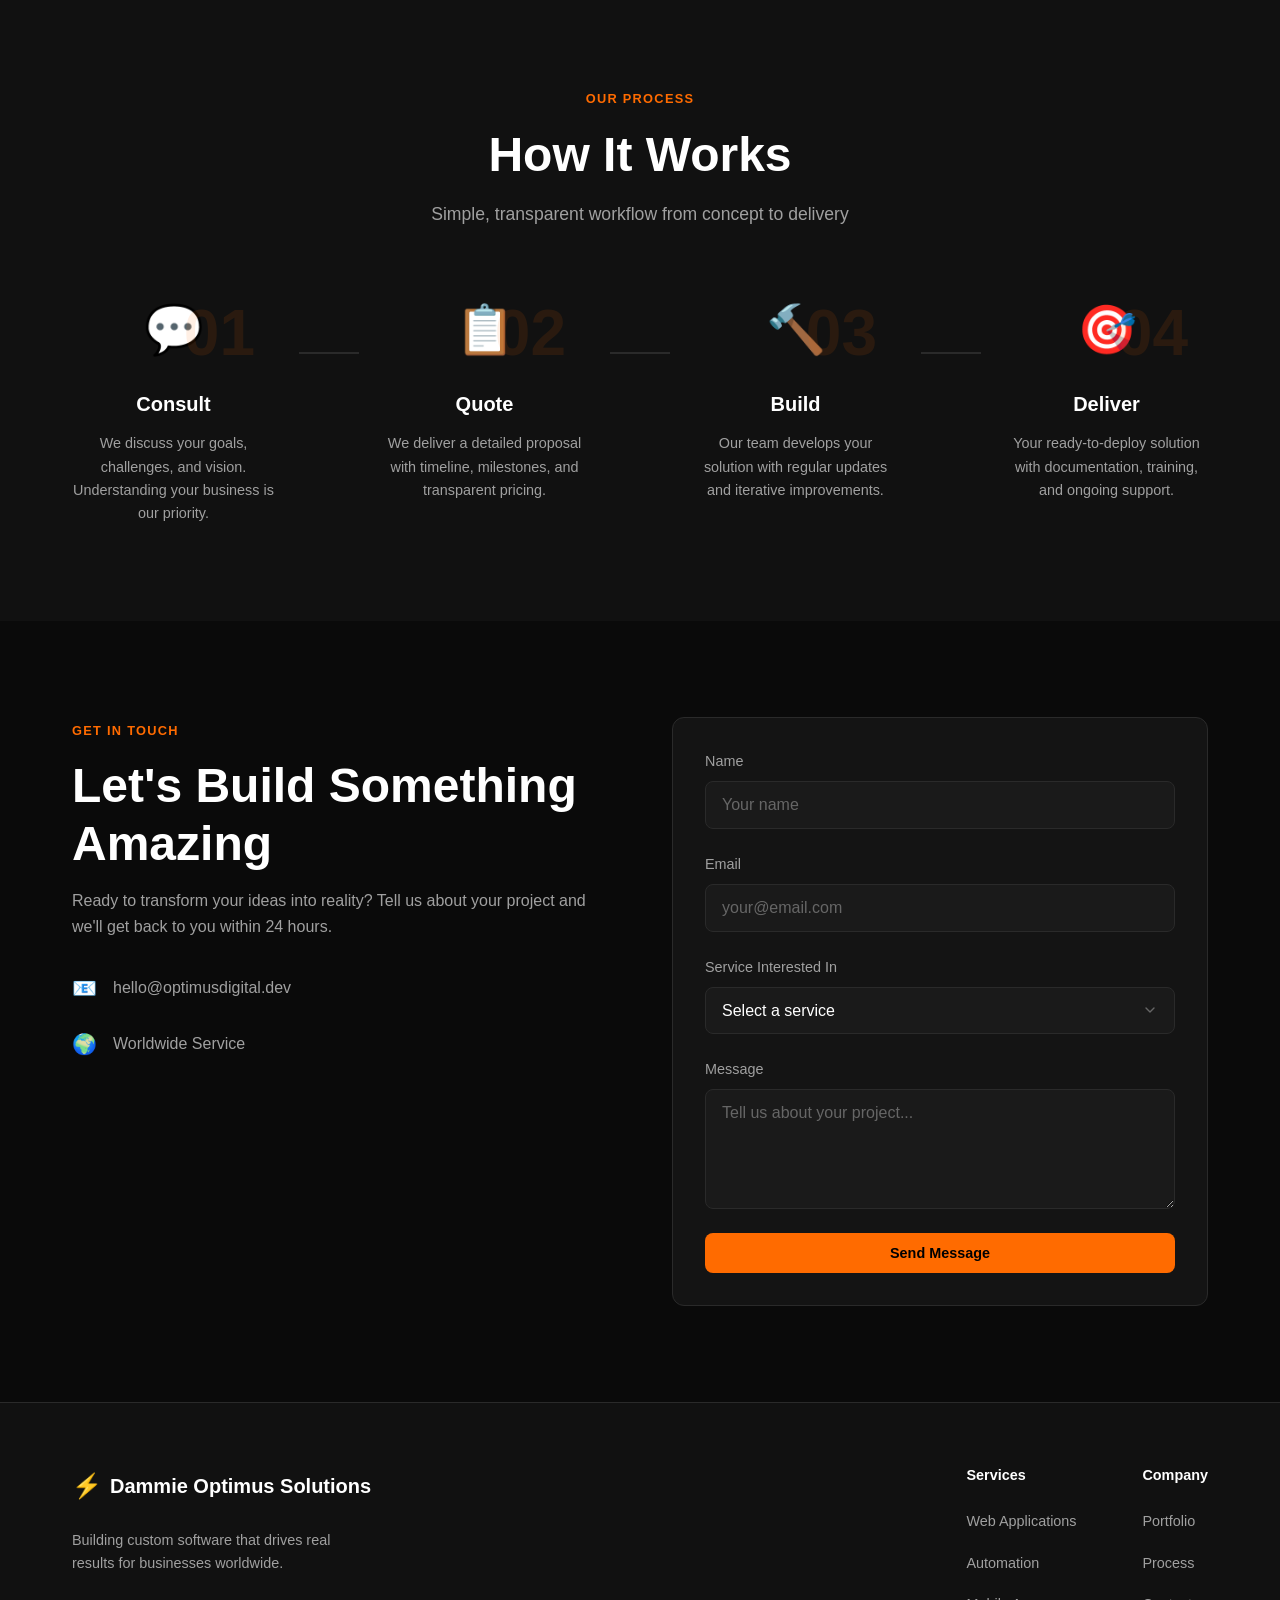
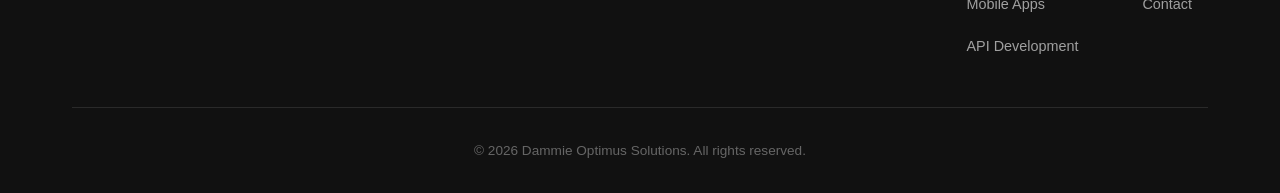
==== commit c4a6a9ec: "Auto-update year in footer" ====
--- a/index.html
+++ b/index.html
@@ -334,7 +334,7 @@
                 </div>
             </div>
             <div class="footer-bottom">
-                <p>&copy; 2024 Dammie Optimus Solutions. All rights reserved.</p>
+                <p>&copy; <span id="year"></span> Dammie Optimus Solutions. All rights reserved.</p>
             </div>
         </div>
     </footer>
